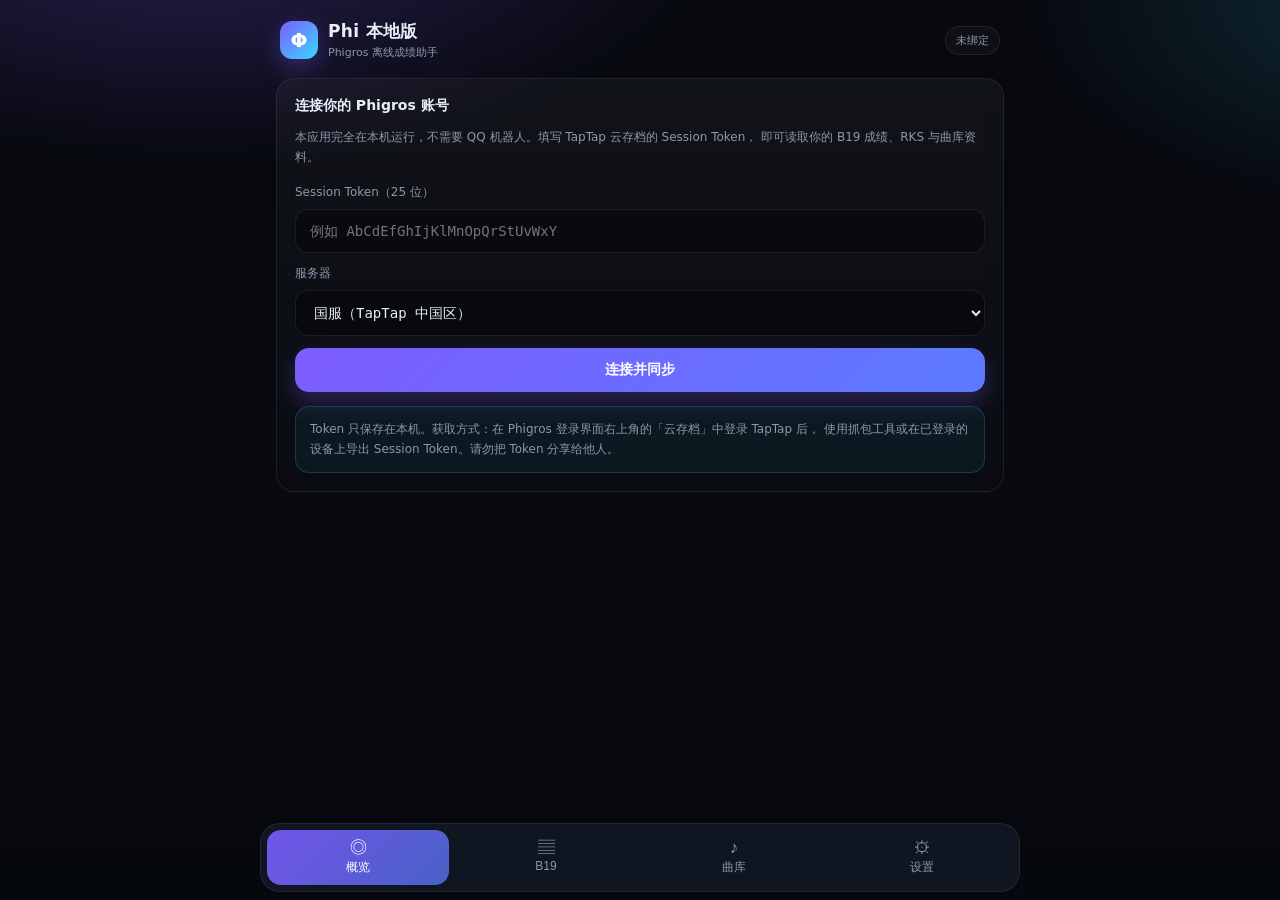
==== web/index.html @ 7def6b47 "Phi 本地版：phi-plugin 的离线安卓移植（B19 / 曲库 / 存档解析）" ====
<!DOCTYPE html>
<html lang="zh-CN">
<head>
<meta charset="utf-8" />
<meta name="viewport" content="width=device-width, initial-scale=1, viewport-fit=cover, user-scalable=no" />
<meta name="theme-color" content="#07090f" />
<title>Phi 本地版</title>
<link rel="stylesheet" href="style.css" />
</head>
<body>
<div class="app">
  <header class="topbar">
    <div class="brand">
      <div class="logo">Φ</div>
      <div>
        <h1>Phi 本地版</h1>
        <p id="brandSub">Phigros 离线成绩助手</p>
      </div>
    </div>
    <div class="chip-status" id="statusChip">未绑定</div>
  </header>

  <!-- 未绑定：引导 -->
  <section id="view-welcome">
    <div class="card">
      <h2>连接你的 Phigros 账号</h2>
      <p class="muted small" style="line-height:1.7;margin-top:0">
        本应用完全在本机运行，不需要 QQ 机器人。填写 TapTap 云存档的 Session Token，
        即可读取你的 B19 成绩、RKS 与曲库资料。
      </p>
      <div class="field" style="margin-top:16px">
        <label>Session Token（25 位）</label>
        <input class="input" id="tokenInput" placeholder="例如 AbCdEfGhIjKlMnOpQrStUvWxY" autocomplete="off" spellcheck="false" />
      </div>
      <div class="field">
        <label>服务器</label>
        <select class="input" id="serverSelect">
          <option value="cn">国服（TapTap 中国区）</option>
          <option value="global">国际服</option>
        </select>
      </div>
      <button class="btn" id="bindBtn">连接并同步</button>
      <div class="notice">
        Token 只保存在本机。获取方式：在 Phigros 登录界面右上角的「云存档」中登录 TapTap 后，
        使用抓包工具或在已登录的设备上导出 Session Token。请勿把 Token 分享给他人。
      </div>
    </div>
  </section>

  <!-- 概览 -->
  <section id="view-home" class="hidden">
    <div class="card">
      <div class="profile">
        <div class="avatar" id="avatar">Φ</div>
        <div class="profile-meta">
          <div class="name" id="playerName">--</div>
          <div class="sub" id="playerSub">--</div>
        </div>
      </div>
      <div class="rks-line">
        <div class="v" id="rksValue">0.0000</div>
        <div class="k">Ranking Score</div>
      </div>
      <div class="stat-grid">
        <div class="stat"><b id="statPlayed">0</b><span>游玩曲目</span></div>
        <div class="stat"><b id="statPhi">0</b><span>φ 满分</span></div>
        <div class="stat"><b id="statFc">0</b><span>FC 数</span></div>
      </div>
      <div class="stat-grid" style="margin-top:10px">
        <div class="stat"><b id="statData">0 B</b><span>Data</span></div>
        <div class="stat"><b id="statAvg">0.00</b><span>B19 均 RKS</span></div>
        <div class="stat"><b id="statDiff">0</b><span>最高定数</span></div>
      </div>
      <div style="display:flex;gap:10px;margin-top:16px">
        <button class="btn ghost" id="syncBtn" style="flex:1">重新同步</button>
        <button class="btn" id="goB19Btn" style="flex:1">查看 B19</button>
      </div>
    </div>

    <div class="card">
      <h2>φ / 高光成绩</h2>
      <div id="phiList" class="list-card"></div>
    </div>
  </section>

  <!-- B19 -->
  <section id="view-b19" class="hidden">
    <div class="b19-head">
      <h2>Best 19</h2>
      <div class="rks" id="b19Rks">RKS --</div>
    </div>
    <div id="b19List"></div>
  </section>

  <!-- 曲库 -->
  <section id="view-library" class="hidden">
    <div class="toolbar">
      <input class="input" id="searchInput" placeholder="搜索曲名 / 曲师 / 谱师" />
    </div>
    <div class="filter-chips" id="diffChips">
      <button class="fchip active" data-diff="">全部</button>
      <button class="fchip" data-diff="EZ">EZ</button>
      <button class="fchip" data-diff="HD">HD</button>
      <button class="fchip" data-diff="IN">IN</button>
      <button class="fchip" data-diff="AT">AT</button>
    </div>
    <div class="filter-chips" id="sortChips">
      <button class="fchip active" data-sort="diff">按定数</button>
      <button class="fchip" data-sort="name">按曲名</button>
      <button class="fchip" data-sort="bpm">按 BPM</button>
      <button class="fchip" data-sort="chapter">按章节</button>
    </div>
    <div id="songList"></div>
  </section>

  <!-- 设置 -->
  <section id="view-settings" class="hidden">
    <div class="card">
      <h2>账号</h2>
      <div class="field">
        <label>Session Token</label>
        <input class="input" id="tokenInput2" placeholder="25 位 Token" autocomplete="off" spellcheck="false" />
      </div>
      <div class="field">
        <label>服务器</label>
        <select class="input" id="serverSelect2">
          <option value="cn">国服（TapTap 中国区）</option>
          <option value="global">国际服</option>
        </select>
      </div>
      <button class="btn" id="saveTokenBtn">保存并同步</button>
    </div>

    <div class="card">
      <h2>数据</h2>
      <p class="muted small" style="margin-top:0;line-height:1.7">
        曲库数据由 phi-plugin 的 resources/info 生成，共 <span id="songCount">0</span> 首曲目；
        曲绘在线获取，加载失败时使用渐变占位。
      </p>
      <button class="btn ghost" id="clearBtn" style="margin-top:8px">清除本机账号数据</button>
    </div>

    <div class="card">
      <h2>关于</h2>
      <p class="muted small" style="line-height:1.8;margin:0">
        本项目是 <b>Catrong/phi-plugin</b> 的离线安卓移植版本，只保留本机使用的查询与成绩展示功能，
        移除了 QQ 机器人指令、群聊与账号绑定等联网社交部分。<br />
        存档解析逻辑（ByteReader / AES / GameRecord）移植自该项目的 lib 目录。<br />
        版本 1.0.0
      </p>
    </div>
  </section>
</div>

<nav class="tabs">
  <div class="tabs-inner">
    <button class="tab active" data-view="home"><i>◎</i>概览</button>
    <button class="tab" data-view="b19"><i>▤</i>B19</button>
    <button class="tab" data-view="library"><i>♪</i>曲库</button>
    <button class="tab" data-view="settings"><i>⚙</i>设置</button>
  </div>
</nav>

<div class="toast" id="toast"></div>
<div class="sheet-mask" id="sheetMask"></div>
<div class="sheet" id="sheet">
  <div class="bar"></div>
  <div id="sheetBody"></div>
</div>

<script src="vendor-crypto.js"></script>
<script src="vendor-jszip.js"></script>
<script src="data.js"></script>
<script src="save.js"></script>
<script src="app.js"></script>
</body>
</html>
---- web/style.css ----
:root {
  --bg: #07090f;
  --bg-soft: #0d111b;
  --panel: #131826;
  --panel-2: #1a2133;
  --line: rgba(255, 255, 255, 0.08);
  --text: #e9edf7;
  --muted: #8d97ad;
  --accent: #7d5cff;
  --accent-2: #38d9ff;
  --ez: #3ddc97;
  --hd: #4aa8ff;
  --in: #ff5d7a;
  --at: #b06bff;
  --gold: #ffd166;
  --radius: 18px;
}

* { box-sizing: border-box; -webkit-tap-highlight-color: transparent; }

html, body {
  margin: 0;
  padding: 0;
  background: var(--bg);
  color: var(--text);
  font-family: -apple-system, "PingFang SC", "Noto Sans SC", "Microsoft YaHei", system-ui, sans-serif;
  overscroll-behavior-y: none;
}

body {
  background:
    radial-gradient(900px 420px at 15% -10%, rgba(125, 92, 255, 0.28), transparent 60%),
    radial-gradient(700px 380px at 110% 0%, rgba(56, 217, 255, 0.16), transparent 55%),
    var(--bg);
  min-height: 100vh;
}

.app {
  max-width: 760px;
  margin: 0 auto;
  padding: calc(14px + env(safe-area-inset-top)) 16px calc(96px + env(safe-area-inset-bottom));
}

/* 顶部 */
.topbar {
  display: flex;
  align-items: center;
  justify-content: space-between;
  gap: 12px;
  padding: 6px 4px 18px;
}
.brand { display: flex; align-items: center; gap: 10px; }
.logo {
  width: 38px; height: 38px; border-radius: 12px;
  background: linear-gradient(135deg, var(--accent), var(--accent-2));
  display: grid; place-items: center;
  font-weight: 800; font-size: 20px; color: #fff;
  box-shadow: 0 8px 24px rgba(125, 92, 255, 0.35);
}
.brand h1 { font-size: 17px; margin: 0; letter-spacing: .3px; }
.brand p { margin: 2px 0 0; font-size: 11px; color: var(--muted); }

.chip-status {
  font-size: 11px; color: var(--muted);
  border: 1px solid var(--line); border-radius: 999px;
  padding: 6px 10px; background: rgba(255,255,255,0.03);
}

/* 卡片 */
.card {
  background: linear-gradient(180deg, rgba(255,255,255,0.045), rgba(255,255,255,0.015));
  border: 1px solid var(--line);
  border-radius: var(--radius);
  padding: 18px;
  backdrop-filter: blur(12px);
}
.card + .card { margin-top: 14px; }
.card h2 { font-size: 14px; margin: 0 0 12px; font-weight: 600; }
.muted { color: var(--muted); }
.small { font-size: 12px; }

/* 账号卡片 */
.profile { display: flex; align-items: center; gap: 16px; }
.avatar {
  width: 64px; height: 64px; border-radius: 20px; flex: none;
  background: linear-gradient(135deg, #2a2f45, #171b28);
  border: 1px solid var(--line);
  display: grid; place-items: center; font-size: 26px; font-weight: 700;
  background-size: cover; background-position: center;
}
.profile-meta { min-width: 0; }
.profile-meta .name { font-size: 19px; font-weight: 700; overflow: hidden; text-overflow: ellipsis; white-space: nowrap; }
.profile-meta .sub { font-size: 12px; color: var(--muted); margin-top: 4px; }

.rks-line { display: flex; align-items: baseline; gap: 10px; margin-top: 16px; }
.rks-line .v { font-size: 40px; font-weight: 800; letter-spacing: -1px;
  background: linear-gradient(120deg, #fff, var(--accent-2)); -webkit-background-clip: text; background-clip: text; color: transparent; }
.rks-line .k { font-size: 12px; color: var(--muted); }

.stat-grid { display: grid; grid-template-columns: repeat(3, 1fr); gap: 10px; margin-top: 16px; }
.stat {
  background: rgba(255,255,255,0.035); border: 1px solid var(--line);
  border-radius: 14px; padding: 12px 10px; text-align: center;
}
.stat b { display: block; font-size: 19px; font-weight: 700; }
.stat span { font-size: 11px; color: var(--muted); }

/* 按钮 */
.btn {
  appearance: none; border: 0; cursor: pointer;
  background: linear-gradient(135deg, var(--accent), #5b7bff);
  color: #fff; font-weight: 700; font-size: 14px;
  padding: 13px 18px; border-radius: 14px; width: 100%;
  box-shadow: 0 10px 24px rgba(125, 92, 255, 0.28);
}
.btn:active { transform: translateY(1px); }
.btn.ghost {
  background: rgba(255,255,255,0.05); border: 1px solid var(--line);
  box-shadow: none; color: var(--text);
}
.btn.danger { background: rgba(255, 93, 122, 0.14); color: #ff8fa3; border: 1px solid rgba(255,93,122,.3); box-shadow: none; }
.btn[disabled] { opacity: .55; }

.field { margin-bottom: 12px; }
.field label { display: block; font-size: 12px; color: var(--muted); margin-bottom: 8px; }
.input, select {
  width: 100%; padding: 13px 14px; border-radius: 13px;
  background: rgba(0,0,0,0.35); border: 1px solid var(--line);
  color: var(--text); font-size: 14px; outline: none;
  font-family: ui-monospace, SFMono-Regular, Menlo, monospace;
}
.input:focus { border-color: rgba(125,92,255,.7); box-shadow: 0 0 0 3px rgba(125,92,255,.15); }

/* 标签页 */
.tabs {
  position: fixed; left: 0; right: 0; bottom: 0; z-index: 30;
  display: flex; justify-content: center;
  padding: 8px 12px calc(8px + env(safe-area-inset-bottom));
  background: linear-gradient(180deg, rgba(7,9,15,0), rgba(7,9,15,.92) 40%);
}
.tabs-inner {
  max-width: 760px; width: 100%;
  display: grid; grid-template-columns: repeat(4, 1fr); gap: 6px;
  background: rgba(18, 23, 36, 0.92); border: 1px solid var(--line);
  border-radius: 20px; padding: 6px; backdrop-filter: blur(18px);
}
.tab {
  border: 0; background: transparent; color: var(--muted);
  font-size: 12px; padding: 9px 4px; border-radius: 14px; cursor: pointer;
  display: flex; flex-direction: column; align-items: center; gap: 3px;
}
.tab i { font-size: 17px; font-style: normal; line-height: 1; }
.tab.active { color: #fff; background: linear-gradient(135deg, rgba(125,92,255,.9), rgba(91,123,255,.75)); }

/* B19 列表 */
.b19-head {
  display: flex; align-items: flex-end; justify-content: space-between;
  margin: 4px 2px 12px;
}
.b19-head h2 { margin: 0; font-size: 18px; }
.b19-head .rks { font-size: 12px; color: var(--muted); }

.row {
  display: flex; align-items: center; gap: 12px;
  padding: 12px 12px; border-radius: 15px;
  background: rgba(255,255,255,0.032); border: 1px solid var(--line);
  margin-bottom: 8px;
}
.row .idx { width: 26px; text-align: center; font-weight: 800; color: var(--muted); font-size: 14px; }
.row .idx.top { color: var(--gold); }
.row .main { flex: 1; min-width: 0; }
.row .song { font-size: 14px; font-weight: 600; white-space: nowrap; overflow: hidden; text-overflow: ellipsis; }
.row .meta { font-size: 11px; color: var(--muted); margin-top: 4px; display: flex; gap: 8px; align-items: center; flex-wrap: wrap; }
.row .side { text-align: right; }
.row .score { font-size: 14px; font-weight: 700; font-variant-numeric: tabular-nums; }
.row .rksv { font-size: 11px; color: var(--muted); margin-top: 3px; }

.diff {
  font-size: 10px; font-weight: 800; padding: 2px 6px; border-radius: 6px;
  letter-spacing: .4px; color: #06101f;
}
.diff.EZ { background: var(--ez); }
.diff.HD { background: var(--hd); }
.diff.IN { background: var(--in); color: #fff; }
.diff.AT { background: var(--at); color: #fff; }
.diff.LEGACY { background: #7a7f91; color: #fff; }

.rating {
  font-size: 10px; font-weight: 800; padding: 2px 6px; border-radius: 6px;
  border: 1px solid currentColor;
}
.rating.phi { color: var(--gold); }
.rating.V { color: #ffd166; }
.rating.S { color: #9fe870; }
.rating.A { color: #7dd3fc; }
.rating.B { color: #c4b5fd; }
.rating.C { color: #fda4af; }
.rating.F { color: #94a3b8; }
.rating.FC { color: #a5f3fc; }
.rating.NEW { color: #64748b; }

/* 曲库 */
.toolbar { display: flex; gap: 8px; margin-bottom: 12px; }
.toolbar .input { padding: 11px 12px; font-family: inherit; }
.filter-chips { display: flex; gap: 8px; overflow-x: auto; padding-bottom: 10px; margin-bottom: 4px; scrollbar-width: none; }
.filter-chips::-webkit-scrollbar { display: none; }
.fchip {
  flex: none; border: 1px solid var(--line); background: rgba(255,255,255,0.04);
  color: var(--muted); font-size: 12px; padding: 7px 12px; border-radius: 999px; cursor: pointer;
}
.fchip.active { color: #fff; border-color: transparent; background: linear-gradient(135deg, var(--accent), #5b7bff); }

.song-row {
  display: flex; align-items: center; gap: 12px; padding: 11px 12px;
  border-radius: 14px; border: 1px solid transparent; cursor: pointer;
}
.song-row:active { background: rgba(255,255,255,.04); }
.song-row .txt { flex: 1; min-width: 0; }
.song-row .n { font-size: 14px; font-weight: 600; white-space: nowrap; overflow: hidden; text-overflow: ellipsis; }
.song-row .s { font-size: 11px; color: var(--muted); margin-top: 3px; white-space: nowrap; overflow: hidden; text-overflow: ellipsis; }
.song-row .diffs { display: flex; gap: 5px; flex: none; }
.dbox {
  font-size: 10px; font-weight: 700; padding: 3px 6px; border-radius: 7px;
  background: rgba(255,255,255,0.06); color: var(--muted); min-width: 34px; text-align: center;
}
.dbox.ok { background: rgba(125,92,255,.18); color: #cbb8ff; }
.dbox b { display: block; font-size: 11px; color: var(--text); font-weight: 700; }

/* 详情 */
.sheet-mask {
  position: fixed; inset: 0; background: rgba(0,0,0,.6); z-index: 40;
  opacity: 0; pointer-events: none; transition: opacity .18s ease;
}
.sheet-mask.show { opacity: 1; pointer-events: auto; }
.sheet {
  position: fixed; left: 0; right: 0; bottom: 0; z-index: 41;
  max-width: 760px; margin: 0 auto;
  background: #10141f; border-radius: 24px 24px 0 0;
  border-top: 1px solid var(--line);
  padding: 10px 18px calc(24px + env(safe-area-inset-bottom));
  transform: translateY(102%); transition: transform .22s cubic-bezier(.2,.8,.2,1);
  max-height: 86vh; overflow-y: auto;
}
.sheet.show { transform: translateY(0); }
.sheet .bar { width: 44px; height: 4px; border-radius: 99px; background: #2b3348; margin: 4px auto 16px; }
.sheet h3 { font-size: 18px; margin: 0 0 4px; }
.sheet .sub { color: var(--muted); font-size: 12px; }
.grid2 { display: grid; grid-template-columns: 1fr 1fr; gap: 10px; margin-top: 14px; }
.kv { background: rgba(255,255,255,.035); border: 1px solid var(--line); border-radius: 12px; padding: 10px 12px; }
.kv span { display: block; font-size: 11px; color: var(--muted); margin-bottom: 4px; }
.kv b { font-size: 14px; font-weight: 600; word-break: break-all; }
.note-grid { display: grid; grid-template-columns: repeat(4, 1fr); gap: 8px; margin-top: 10px; }
.note-grid .kv b { font-size: 15px; }
.chart-block { margin-top: 14px; }
.chart-block h4 { font-size: 12px; color: var(--muted); margin: 0 0 8px; font-weight: 500; }

/* 提示 */
.toast {
  position: fixed; left: 50%; bottom: calc(92px + env(safe-area-inset-bottom));
  transform: translate(-50%, 20px); opacity: 0; pointer-events: none;
  background: rgba(20, 25, 38, .96); border: 1px solid var(--line);
  color: var(--text); font-size: 13px; padding: 11px 16px; border-radius: 12px;
  max-width: 86vw; z-index: 60; transition: all .2s ease; text-align: center;
}
.toast.show { opacity: 1; transform: translate(-50%, 0); }

.empty { text-align: center; color: var(--muted); font-size: 13px; padding: 36px 10px; }
.empty .big { font-size: 30px; margin-bottom: 10px; }

.loading { display: inline-block; width: 14px; height: 14px; border-radius: 50%;
  border: 2px solid rgba(255,255,255,.25); border-top-color: #fff; animation: spin .7s linear infinite; vertical-align: -2px; }
@keyframes spin { to { transform: rotate(360deg); } }

.hidden { display: none !important; }

.list-card { padding: 6px; }
.list-card .song-row + .song-row { border-top: 1px solid rgba(255,255,255,.05); }

.notice {
  font-size: 12px; line-height: 1.7; color: var(--muted);
  background: rgba(56,217,255,.06); border: 1px solid rgba(56,217,255,.18);
  border-radius: 14px; padding: 12px 14px; margin-top: 14px;
}
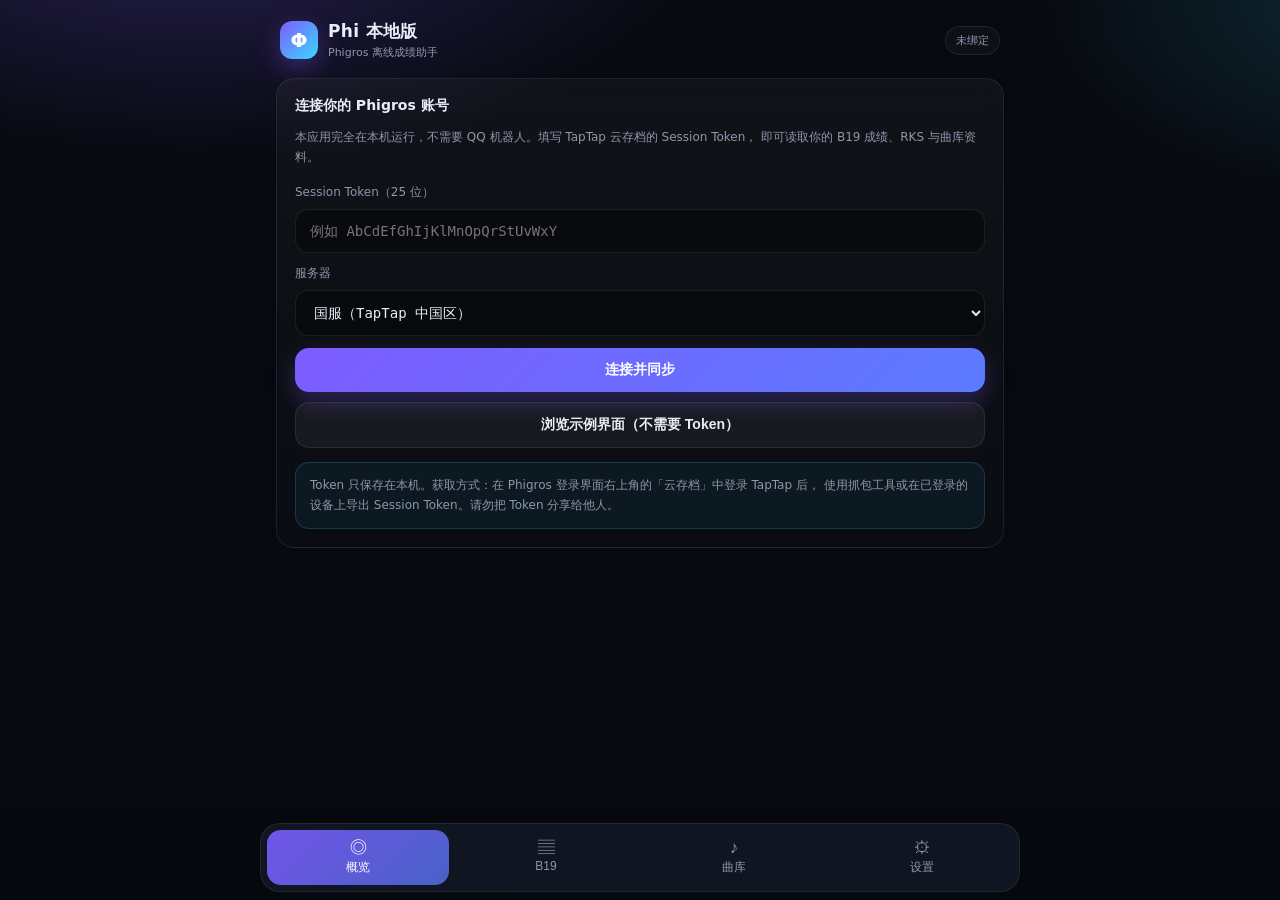
==== commit 02860faf: "新增示例界面入口，方便未绑定 Token 时预览" ====
--- a/web/index.html
+++ b/web/index.html
@@ -40,6 +40,7 @@
         </select>
       </div>
       <button class="btn" id="bindBtn">连接并同步</button>
+      <button class="btn ghost" id="demoBtn" style="margin-top:10px">浏览示例界面（不需要 Token）</button>
       <div class="notice">
         Token 只保存在本机。获取方式：在 Phigros 登录界面右上角的「云存档」中登录 TapTap 后，
         使用抓包工具或在已登录的设备上导出 Session Token。请勿把 Token 分享给他人。
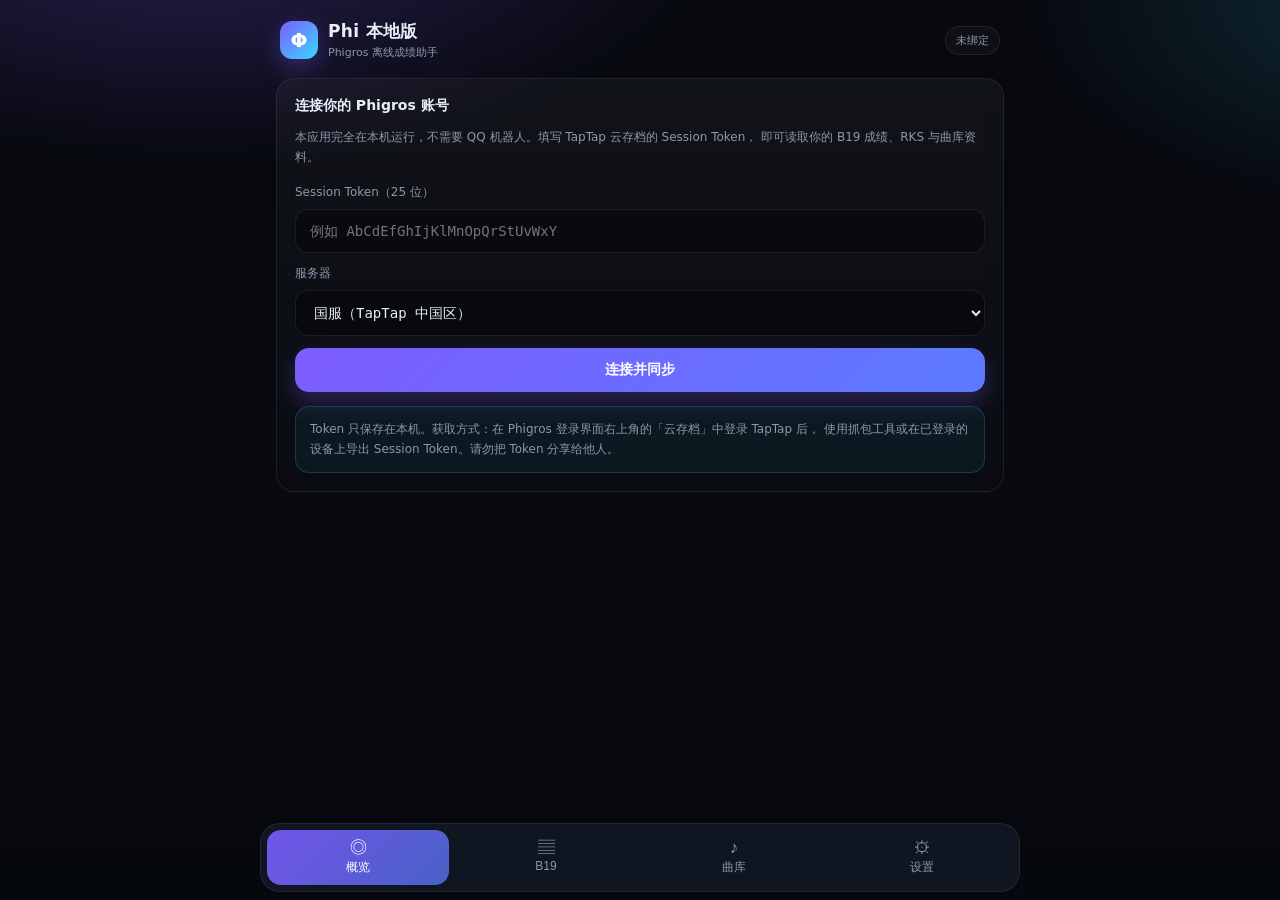
==== commit c7aaacbf: "正式版 2.0.0：移除演示/自检入口，改用仓库内置签名，CI 构建 release" ====
--- a/web/index.html
+++ b/web/index.html
@@ -40,7 +40,6 @@
         </select>
       </div>
       <button class="btn" id="bindBtn">连接并同步</button>
-      <button class="btn ghost" id="demoBtn" style="margin-top:10px">浏览示例界面（不需要 Token）</button>
       <div class="notice">
         Token 只保存在本机。获取方式：在 Phigros 登录界面右上角的「云存档」中登录 TapTap 后，
         使用抓包工具或在已登录的设备上导出 Session Token。请勿把 Token 分享给他人。
@@ -87,8 +86,23 @@
   <!-- B19 -->
   <section id="view-b19" class="hidden">
     <div class="b19-head">
-      <h2>Best 19</h2>
-      <div class="rks" id="b19Rks">RKS --</div>
+      <div>
+        <h2>Best <span id="b19Title">19</span></h2>
+        <div class="rks" id="b19Rks">RKS --</div>
+      </div>
+      <div class="seg" id="b19Seg">
+        <button data-n="19" class="active">B19</button>
+        <button data-n="30">B30</button>
+        <button data-n="50">B50</button>
+      </div>
+    </div>
+    <div class="actions-row">
+      <button class="btn ghost" id="saveImgBtn">保存图片</button>
+      <button class="btn" id="shareImgBtn">分享</button>
+    </div>
+    <div id="cardPreview" class="card-preview hidden">
+      <div class="cp-head"><span>卡片预览（原版模板渲染）</span><button class="cp-close" id="cardPreviewClose">×</button></div>
+      <img id="cardPreviewImg" alt="成绩卡片预览" />
     </div>
     <div id="b19List"></div>
   </section>
@@ -147,7 +161,7 @@
         本项目是 <b>Catrong/phi-plugin</b> 的离线安卓移植版本，只保留本机使用的查询与成绩展示功能，
         移除了 QQ 机器人指令、群聊与账号绑定等联网社交部分。<br />
         存档解析逻辑（ByteReader / AES / GameRecord）移植自该项目的 lib 目录。<br />
-        版本 1.0.0
+        版本 1.1.0
       </p>
     </div>
   </section>
@@ -173,6 +187,7 @@
 <script src="vendor-jszip.js"></script>
 <script src="data.js"></script>
 <script src="save.js"></script>
+<script src="card.js"></script>
 <script src="app.js"></script>
 </body>
 </html>
--- a/web/style.css
+++ b/web/style.css
@@ -281,3 +281,35 @@
   background: rgba(56,217,255,.06); border: 1px solid rgba(56,217,255,.18);
   border-radius: 14px; padding: 12px 14px; margin-top: 14px;
 }
+
+/* 分段控件与图片操作 */
+.seg {
+  display: flex; gap: 4px; padding: 4px; border-radius: 12px;
+  background: rgba(255,255,255,.05); border: 1px solid var(--line);
+}
+.seg button {
+  border: 0; background: transparent; color: var(--muted);
+  font-size: 12px; font-weight: 700; padding: 7px 12px; border-radius: 9px; cursor: pointer;
+}
+.seg button.active { color: #fff; background: linear-gradient(135deg, var(--accent), #5b7bff); }
+
+.actions-row { display: flex; gap: 10px; margin: 2px 0 14px; }
+.actions-row .btn { flex: 1; padding: 11px 14px; font-size: 13px; }
+
+/* 卡片预览 */
+.card-preview {
+  border: 1px solid var(--line); border-radius: 16px; overflow: hidden;
+  background: #05070c; margin-bottom: 14px;
+}
+.cp-head {
+  display: flex; align-items: center; justify-content: space-between;
+  font-size: 12px; color: var(--muted); padding: 10px 12px;
+  border-bottom: 1px solid var(--line);
+}
+.cp-close {
+  border: 0; background: rgba(255,255,255,.06); color: var(--text);
+  width: 26px; height: 26px; border-radius: 8px; font-size: 16px; cursor: pointer;
+}
+.card-preview img { display: block; width: 100%; height: auto; }
+
+.cp-meta { font-size: 11px; color: var(--muted); padding: 8px 12px; word-break: break-all; }
